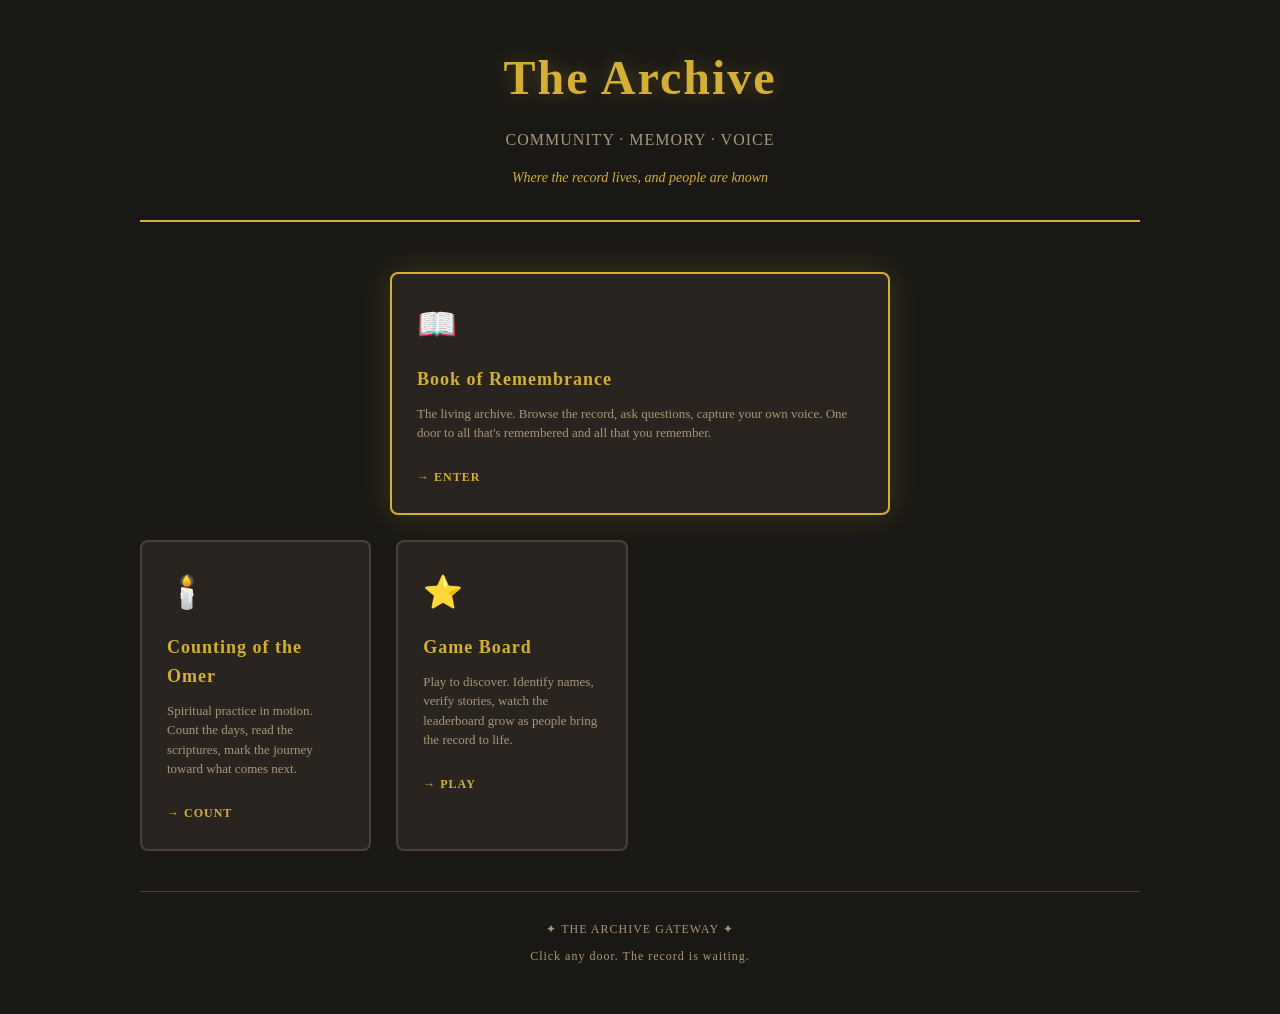
==== html/gateway.html @ 047f13ee "Add gateway pages for network access: gateway (main entry point), scoreboard, omer-gateway. Three-do" ====
<!doctype html>
<html lang="en">
<head>
<meta charset="utf-8">
<meta name="viewport" content="width=device-width, initial-scale=1">
<title>The Archive — Gateway</title>
<style>
  :root {
    --bg: #1a1815;
    --bg-light: #2a2420;
    --card: #2a2420;
    --card-border: #4a4037;
    --gold: #d4af37;
    --gold-dark: #b8941f;
    --text: #e8e3d8;
    --text-dim: #a89878;
    --text-title: #f4e4c1;
  }

  * { box-sizing: border-box; margin: 0; padding: 0; }

  body {
    background: var(--bg);
    color: var(--text);
    font-family: Georgia, 'Garamond', serif;
    font-size: 15px;
    line-height: 1.6;
    min-height: 100vh;
    padding: 40px 20px;
  }

  .wrap {
    max-width: 1000px;
    margin: 0 auto;
  }

  .header {
    text-align: center;
    margin-bottom: 50px;
    border-bottom: 2px solid var(--gold);
    padding-bottom: 30px;
  }

  .title {
    font-size: 48px;
    font-weight: bold;
    color: var(--gold);
    margin-bottom: 10px;
    letter-spacing: 2px;
    text-shadow: 0 0 20px rgba(212, 175, 55, 0.3);
  }

  .subtitle {
    font-size: 16px;
    color: var(--text-dim);
    letter-spacing: 1px;
    margin-bottom: 8px;
  }

  .tagline {
    font-size: 14px;
    color: var(--gold);
    font-style: italic;
    margin-top: 15px;
  }

  .gates-grid {
    display: grid;
    grid-template-columns: repeat(auto-fit, minmax(220px, 1fr));
    gap: 25px;
    margin-bottom: 40px;
  }

  .gate-card {
    background: var(--card);
    border: 2px solid var(--card-border);
    border-radius: 8px;
    padding: 25px;
    text-decoration: none;
    color: var(--text);
    transition: all 0.3s ease;
    position: relative;
    overflow: hidden;
  }

  .gate-card::before {
    content: '';
    position: absolute;
    top: 0;
    left: 0;
    right: 0;
    height: 2px;
    background: linear-gradient(90deg, transparent, var(--gold), transparent);
    opacity: 0;
    transition: opacity 0.3s ease;
  }

  .gate-card:hover {
    border-color: var(--gold);
    box-shadow: 0 0 20px rgba(212, 175, 55, 0.2), inset 0 0 15px rgba(212, 175, 55, 0.05);
    transform: translateY(-2px);
  }

  .gate-card:hover::before {
    opacity: 1;
  }

  .gate-icon {
    font-size: 32px;
    color: var(--gold);
    margin-bottom: 15px;
    display: inline-block;
  }

  .gate-title {
    font-size: 18px;
    font-weight: bold;
    color: var(--title, var(--gold));
    margin-bottom: 10px;
    letter-spacing: 1px;
  }

  .gate-desc {
    font-size: 13px;
    color: var(--text-dim);
    line-height: 1.5;
    margin-bottom: 15px;
  }

  .gate-link-text {
    display: inline-block;
    color: var(--gold);
    font-size: 12px;
    font-weight: 600;
    text-transform: uppercase;
    letter-spacing: 1px;
    margin-top: 10px;
  }

  .gate-card.mac-app {
    opacity: 0.85;
    border-color: var(--text-dim);
  }

  .gate-card.mac-app:hover {
    opacity: 1;
  }

  .gate-card.mac-app .gate-title {
    color: var(--text-dim);
  }

  .gate-card.primary {
    grid-column: 1 / -1;
    max-width: 500px;
    margin: 0 auto;
    border-color: var(--gold);
    box-shadow: 0 0 30px rgba(212, 175, 55, 0.2);
  }

  .gate-card.primary:hover {
    box-shadow: 0 0 40px rgba(212, 175, 55, 0.3), inset 0 0 20px rgba(212, 175, 55, 0.08);
  }

  .footer {
    text-align: center;
    color: var(--text-dim);
    font-size: 12px;
    border-top: 1px solid var(--card-border);
    padding-top: 20px;
    margin-top: 40px;
  }

  .footer-line {
    margin: 8px 0;
    letter-spacing: 1px;
  }

  @media (max-width: 768px) {
    .title { font-size: 32px; }
    .gates-grid { grid-template-columns: 1fr; }
    .wrap { padding: 0 10px; }
  }

  .ask-box {
    background: var(--panel); border: 1px solid var(--line); border-radius: 10px;
    padding: 8px; display: flex; gap: 8px; align-items: flex-start;
  }
  #q {
    flex: 1; min-height: 64px; background: var(--field); border: 1px solid var(--line);
    border-radius: 8px; padding: 8px 10px; font: inherit; font-size: 17px; color: var(--ink);
  }
  #askBtn {
    border: none; background: var(--accent); color: #fff; font: inherit; font-weight: 600;
    border-radius: 8px; min-height: 44px; padding: 0 20px; cursor: pointer;
  }
  #askBtn:disabled { opacity: 0.5; cursor: wait; }
  button:focus-visible, #q:focus-visible { outline: 2px solid var(--accent); outline-offset: 1px; }
  .status { color: var(--ink-2); font-size: 13px; padding: 0 4px; }

  .panel { background: var(--panel); border: 1px solid var(--line); border-radius: 10px; overflow: hidden; }
  .panel-head {
    padding: 6px 10px; border-bottom: 1px solid var(--line); font-weight: 700; font-size: 13px;
    color: var(--ink-2);
  }
  #answer { padding: 12px 16px; font-size: 16px; white-space: pre-wrap; }
  #answer.empty { color: var(--ink-2); font-size: 14px; }

  .receipt { padding: 6px 12px; border-bottom: 1px solid var(--line); font-size: 13px; }
  .receipt:last-child { border-bottom: none; }
  .receipt .meta { color: var(--accent); font-weight: 700; font-size: 12px; }
  .receipt .words { color: var(--ink-2); }
  .note { background: var(--accent-soft); padding: 8px 12px; font-size: 13px; }
</style>
</head>
<body>
<div class="wrap">

  <div class="header">
    <div class="title">The Archive</div>
    <div class="subtitle">COMMUNITY · MEMORY · VOICE</div>
    <div class="tagline">Where the record lives, and people are known</div>
  </div>

  <div class="gates-grid">
    <!-- Book of Remembrance -->
    <a href="http://localhost:8765" class="gate-card primary">
      <div class="gate-icon">📖</div>
      <div class="gate-title">Book of Remembrance</div>
      <div class="gate-desc">The living archive. Browse the record, ask questions, capture your own voice. One door to all that's remembered and all that you remember.</div>
      <div class="gate-link-text">→ Enter</div>
    </a>

    <!-- Counting of the Omer -->
    <a href="omer.html" class="gate-card">
      <div class="gate-icon">🕯️</div>
      <div class="gate-title">Counting of the Omer</div>
      <div class="gate-desc">Spiritual practice in motion. Count the days, read the scriptures, mark the journey toward what comes next.</div>
      <div class="gate-link-text">→ Count</div>
    </a>

    <!-- Game Board -->
    <a href="http://localhost:8768" class="gate-card">
      <div class="gate-icon">⭐</div>
      <div class="gate-title">Game Board</div>
      <div class="gate-desc">Play to discover. Identify names, verify stories, watch the leaderboard grow as people bring the record to life.</div>
      <div class="gate-link-text">→ Play</div>
    </a>
  </div>

  <div class="footer">
    <div class="footer-line">✦ THE ARCHIVE GATEWAY ✦</div>
    <div class="footer-line">Click any door. The record is waiting.</div>
  </div>

</div>

<script>
  // After Tailscale sign-in, put the funnel address here (keep the quotes):
  const BACKEND = "REPLACE-WITH-FUNNEL-ADDRESS";  // e.g. https://sabas-mac-mini.tailXXXX.ts.net
  const $ = id => document.getElementById(id);
  const esc = s => (s || "").replace(/[&<>"']/g, c => ({ "&":"&amp;", "<":"&lt;", ">":"&gt;", '"':"&quot;", "'":"&#39;" }[c]));

  async function ask() {
    const question = $("q").value.trim();
    if (question.length < 3) { $("status").textContent = "Type a question first."; return; }
    $("askBtn").disabled = true;
    $("answer").className = "empty";
    $("answer").textContent = "…";
    $("receiptsPanel").hidden = true;
    $("status").textContent = "Searching the archive — by meaning and by words…";
    const slow = setTimeout(() =>
      $("status").textContent = "Found the moments — Claude is reading them and writing your answer…", 4000);
    let d;
    try {
      const res = await fetch(BACKEND + "/ask", { method: "POST",
        headers: { "Content-Type": "application/json" },
        body: JSON.stringify({ question }) });
      d = await res.json();
    } catch {
      clearTimeout(slow);
      $("status").textContent = "Could not reach the helper — is Ask the Archive still running?";
      $("askBtn").disabled = false;
      return;
    }
    clearTimeout(slow);
    $("askBtn").disabled = false;
    if (d.error) { $("status").textContent = d.error; $("answer").textContent = ""; return; }
    $("status").textContent = "";
    $("answer").className = "";
    $("answer").textContent = d.answer;
    const receipts = d.receipts || [];
    if (receipts.length) {
      $("receiptsPanel").hidden = false;
      $("noteLine").hidden = !d.note;
      $("noteLine").textContent = d.note || "";
      $("receipts").innerHTML = receipts.map(r =>
        '<div class="receipt"><div class="meta">' + esc(r.date) +
        (r.title ? " · " + esc(r.title) : "") +
        (r.speaker ? " · " + esc(r.speaker) : "") + " · at " + esc(r.start) +
        '</div><div class="words">' + esc(r.text) + "</div></div>").join("");
    }
  }

  $("askBtn").addEventListener("click", ask);
  $("q").addEventListener("keydown", e => {
    if (e.key === "Enter" && !e.shiftKey) { e.preventDefault(); ask(); }
    if (e.key === "Escape") $("q").value = "";
  });
</script>
</body>
</html>
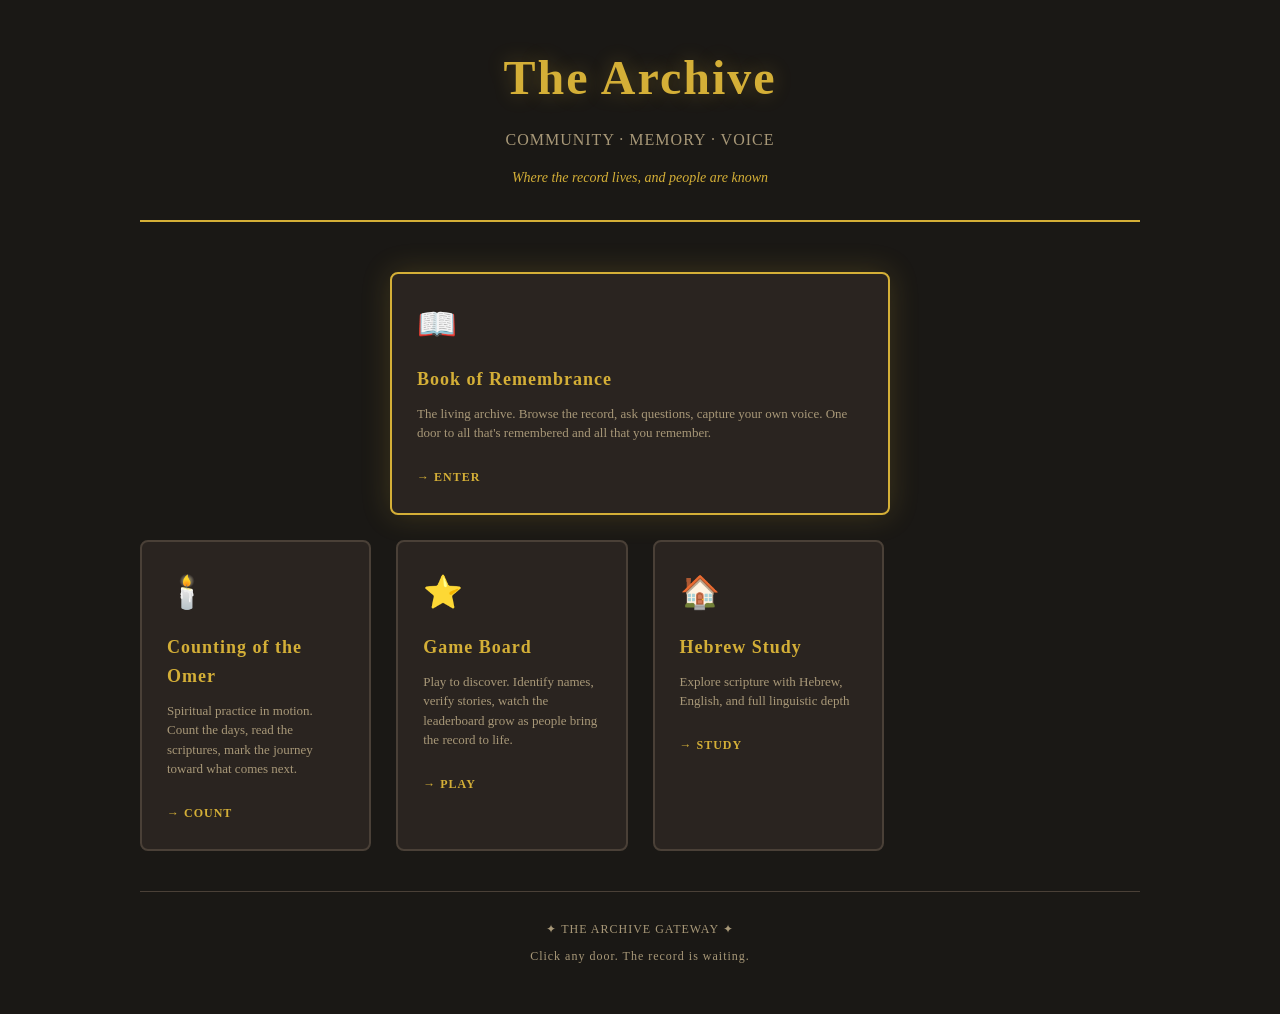
==== commit 9aafbdb2: "Add Hebrew Study gate to the Archive Gateway Gateway now includes four doors: Book of Remembrance (a" ====
--- a/html/gateway.html
+++ b/html/gateway.html
@@ -245,6 +245,14 @@
       <div class="gate-title">Game Board</div>
       <div class="gate-desc">Play to discover. Identify names, verify stories, watch the leaderboard grow as people bring the record to life.</div>
       <div class="gate-link-text">→ Play</div>
+    </a>
+
+    <!-- Hebrew Study -->
+    <a href="http://localhost:8772" class="gate-card">
+      <div class="gate-icon">🏠</div>
+      <div class="gate-title">Hebrew Study</div>
+      <div class="gate-desc">Explore scripture with Hebrew, English, and full linguistic depth</div>
+      <div class="gate-link-text">→ Study</div>
     </a>
   </div>
 
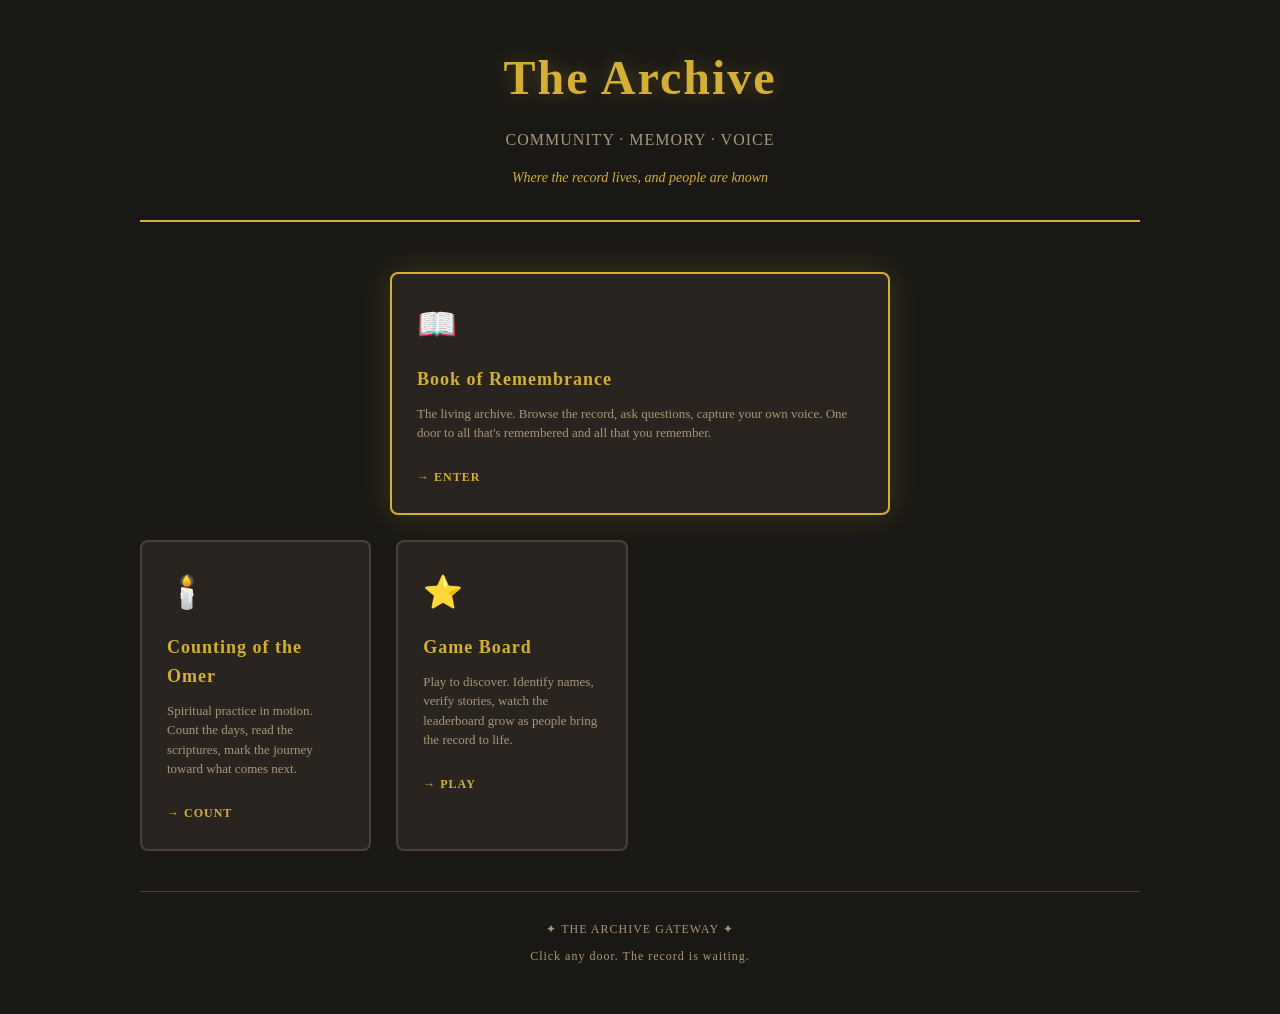
==== commit ca52af12: "Merge ebc95b32bf4455593576be9f647e712355d36454 into 57a898f3e1b23908f8f42f894fd550686d8f96d0" ====
--- a/html/gateway.html
+++ b/html/gateway.html
@@ -246,14 +246,6 @@
       <div class="gate-desc">Play to discover. Identify names, verify stories, watch the leaderboard grow as people bring the record to life.</div>
       <div class="gate-link-text">→ Play</div>
     </a>
-
-    <!-- Hebrew Study -->
-    <a href="http://localhost:8772" class="gate-card">
-      <div class="gate-icon">🏠</div>
-      <div class="gate-title">Hebrew Study</div>
-      <div class="gate-desc">Explore scripture with Hebrew, English, and full linguistic depth</div>
-      <div class="gate-link-text">→ Study</div>
-    </a>
   </div>
 
   <div class="footer">
@@ -264,14 +256,25 @@
 </div>
 
 <script>
-  // After Tailscale sign-in, put the funnel address here (keep the quotes):
-  const BACKEND = "REPLACE-WITH-FUNNEL-ADDRESS";  // e.g. https://sabas-mac-mini.tailXXXX.ts.net
+  // Backend URL for the connector API. Defaults to localhost for development,
+  // or reads from localStorage 'backend_url' for remote Tailscale access.
+  // To set for remote access: localStorage.setItem('backend_url', 'https://your-tailscale.ts.net')
+  const BACKEND = (() => {
+    const stored = localStorage.getItem('backend_url');
+    if (stored) return stored;
+    const isLocalhost = window.location.hostname === 'localhost' || window.location.hostname === '127.0.0.1';
+    if (isLocalhost) return 'http://127.0.0.1:8766';
+    // For other scenarios, user must set via localStorage
+    console.warn('BACKEND not configured. Set via: localStorage.setItem("backend_url", "https://your-address.ts.net")');
+    return null;
+  })();
   const $ = id => document.getElementById(id);
   const esc = s => (s || "").replace(/[&<>"']/g, c => ({ "&":"&amp;", "<":"&lt;", ">":"&gt;", '"':"&quot;", "'":"&#39;" }[c]));
 
   async function ask() {
     const question = $("q").value.trim();
     if (question.length < 3) { $("status").textContent = "Type a question first."; return; }
+    if (!BACKEND) { $("status").textContent = "Backend not configured. Run in browser console: localStorage.setItem('backend_url', 'https://your-address.ts.net')"; return; }
     $("askBtn").disabled = true;
     $("answer").className = "empty";
     $("answer").textContent = "…";
